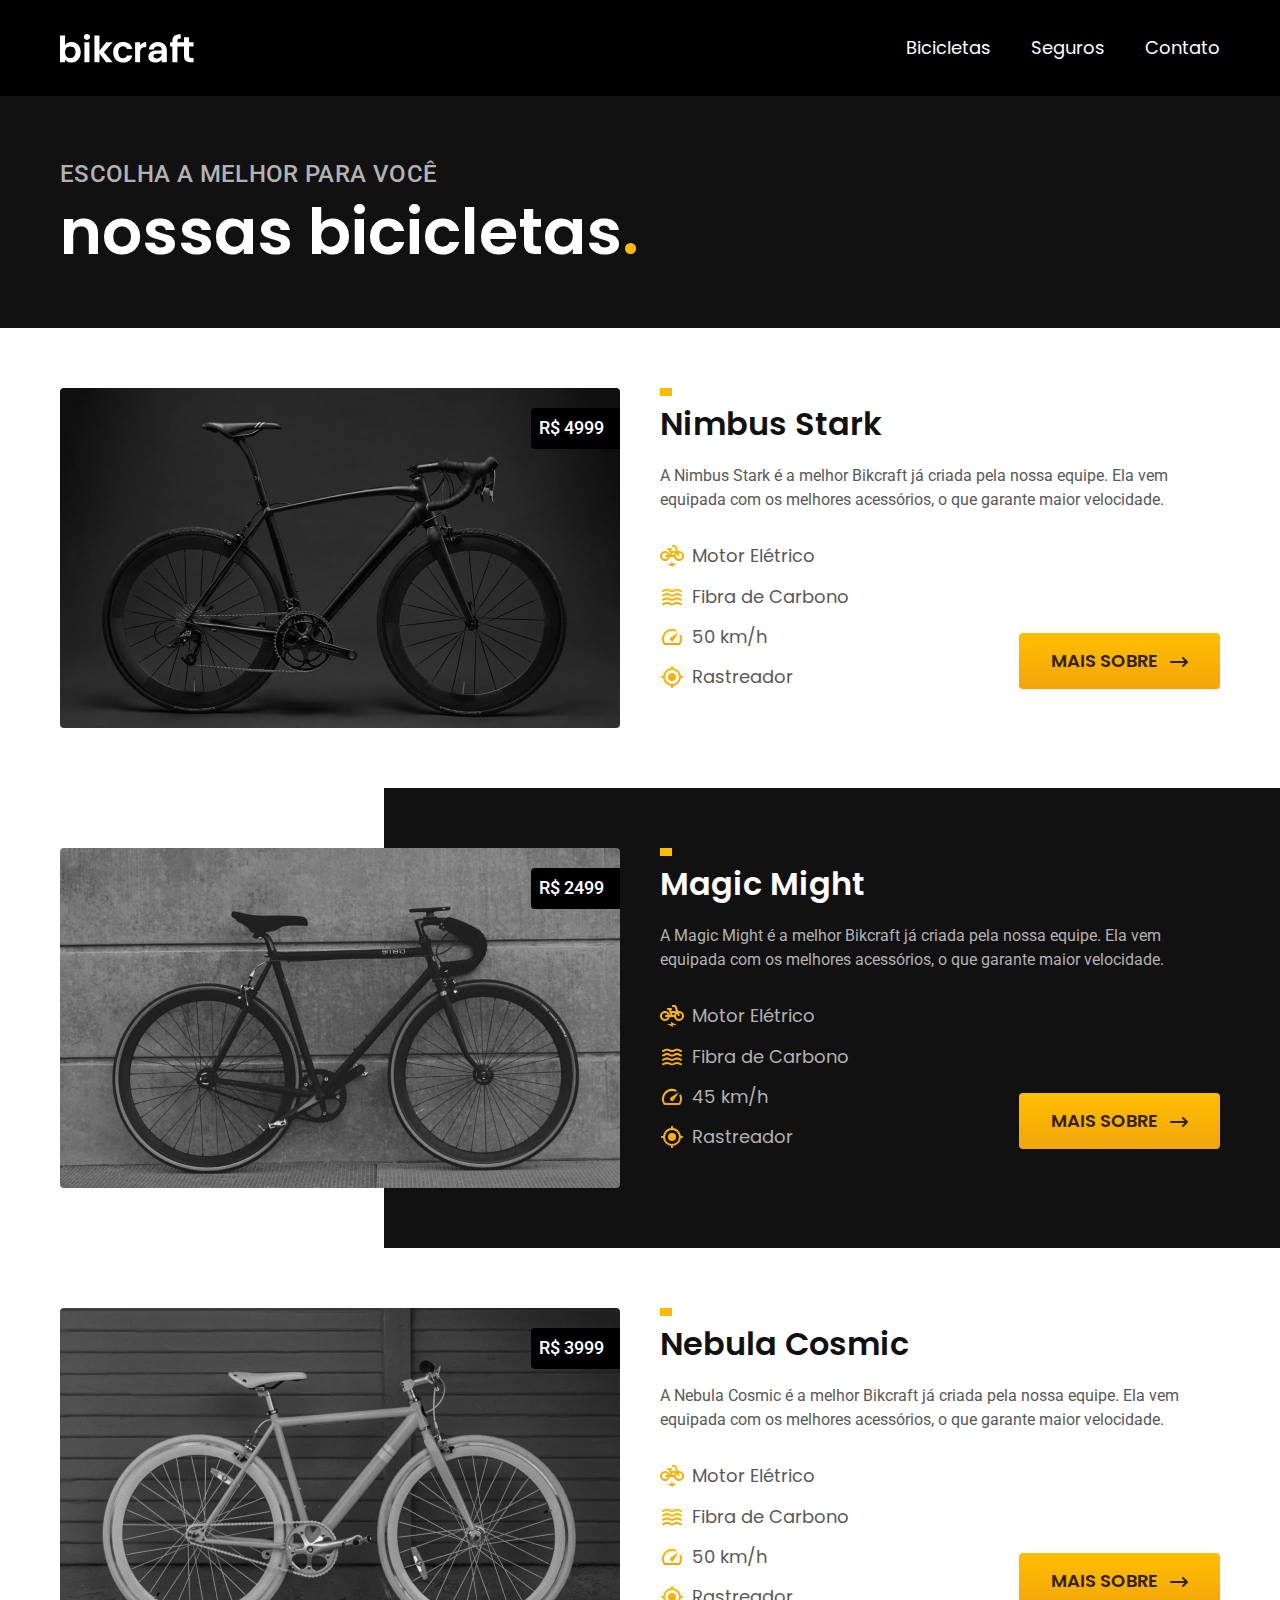
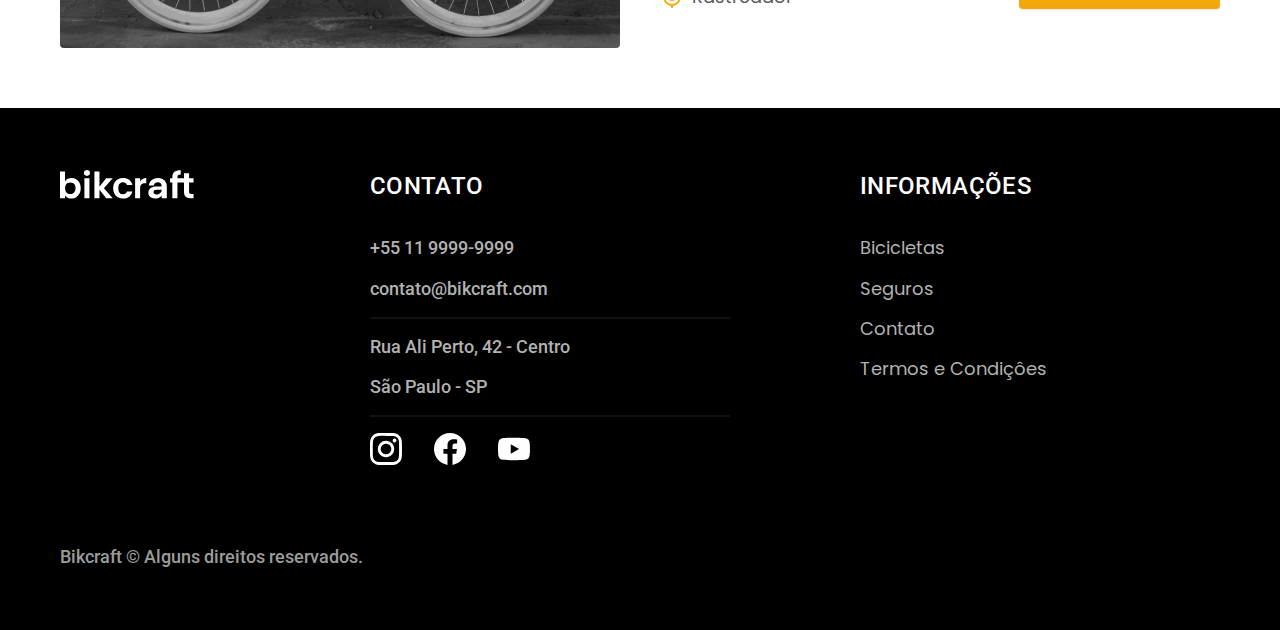
==== bicicletas.html @ b227d3fc "bicicletas" ====
<!DOCTYPE html>
<html lang="pt-br">

<head>
  <meta charset="UTF-8">
  <meta http-equiv="X-UA-Compatible" content="IE=edge">
  <meta name="viewport" content="width=device-width, initial-scale=1.0">

  <title>Bicicletas | Bikcraft</title>
  <meta name="description" content="Bicicletas Bikcraft.">

  <link rel="stylesheet" href="./css/styles.css">


  <link rel="preconnect" href="https://fonts.googleapis.com">
  <link rel="preconnect" href="https://fonts.gstatic.com" crossorigin>
  <link href="https://fonts.googleapis.com/css2?family=Merriweather:ital,wght@1,900&family=Poppins:wght@400;600&family=Roboto:wght@400;500&display=swap" rel="stylesheet">
</head>

<body id="bicicletas">
  <header class="header-bg">
    <div class="header container">
      <a href="./">
        <img src="./img/bikcraft.svg" alt="Bikcraft">
      </a>

      <nav aria-label="primaria">
        <ul class="header-menu font-1-m cor-0">
          <li><a href="./bicicletas.html">Bicicletas</a></li>
          <li><a href="./seguros.html">Seguros</a></li>
          <li><a href="./contato.html">Contato</a></li>
        </ul>
      </nav>
    </div>
  </header>

  <main>
    <div class="titulo-bg">
      <div class="titulo container">
        <p class="font-2-l-b cor-5">Escolha a melhor para você</p>
        <h1 class="font-1-xxl cor-0">nossas bicicletas<span class="cor-p1">.</span></h1>
      </div>
    </div>

    <div class="bicicletas-bg">
      <div class="bicicletas container">
        <div class="bicicletas-imagem">
          <img src="./img/bicicletas/nimbus.jpg" alt="Bicicleta preta">
          <span class="font-2-m cor-0">R$ 4999</span>
        </div>
        <div class="bicicletas-conteudo">
          <h2 class="font-1-xl">Nimbus Stark</h2>

          <p class="font-2-s cor-8">A Nimbus Stark é a melhor Bikcraft já criada pela nossa equipe. Ela vem equipada com os melhores acessórios, o que garante maior velocidade.</p>

          <ul class="font-1-m cor-8">
            <li>
              <img src="./img/icones/eletrica.svg" alt="">
              Motor Elétrico
            </li>
            <li>
              <img src="./img/icones/carbono.svg" alt="">
              Fibra de Carbono
            </li>
            <li>
              <img src="./img/icones/velocidade.svg" alt="">
              50 km/h
            </li>
            <li>
              <img src="./img/icones/rastreador.svg" alt="">
              Rastreador
            </li>
          </ul>
          <a class="botao seta" href="./bicicletas/nimbus.html">Mais Sobre</a>
        </div>


      </div>
    </div>

    <div class="bicicletas-bg">
      <div class="bicicletas container">
        <div class="bicicletas-imagem">
          <img src="./img/bicicletas/magic.jpg" alt="Bicicleta preta">
          <span class="font-2-m cor-0">R$ 2499</span>
        </div>
        <div class="bicicletas-conteudo">
          <h2 class="font-1-xl cor-0">Magic Might</h2>

          <p class="font-2-s cor-5">A Magic Might é a melhor Bikcraft já criada pela nossa equipe. Ela vem equipada com os melhores acessórios, o que garante maior velocidade.</p>

          <ul class="font-1-m cor-5">
            <li>
              <img src="./img/icones/eletrica.svg" alt="">
              Motor Elétrico
            </li>
            <li>
              <img src="./img/icones/carbono.svg" alt="">
              Fibra de Carbono
            </li>
            <li>
              <img src="./img/icones/velocidade.svg" alt="">
              45 km/h
            </li>
            <li>
              <img src="./img/icones/rastreador.svg" alt="">
              Rastreador
            </li>
          </ul>
          <a class="botao seta" href="./bicicletas/magic.html">Mais Sobre</a>
        </div>
      </div>
    </div>

    <div class="bicicletas-bg">
      <div class="bicicletas container">
        <div class="bicicletas-imagem">
          <img src="./img/bicicletas/nebula.jpg" alt="Bicicleta branca">
          <span class="font-2-m cor-0">R$ 3999</span>
        </div>
        <div class="bicicletas-conteudo">
          <h2 class="font-1-xl">Nebula Cosmic</h2>

          <p class="font-2-s cor-8">A Nebula Cosmic é a melhor Bikcraft já criada pela nossa equipe. Ela vem equipada com os melhores acessórios, o que garante maior velocidade.</p>

          <ul class="font-1-m cor-8">
            <li>
              <img src="./img/icones/eletrica.svg" alt="">
              Motor Elétrico
            </li>
            <li>
              <img src="./img/icones/carbono.svg" alt="">
              Fibra de Carbono
            </li>
            <li>
              <img src="./img/icones/velocidade.svg" alt="">
              50 km/h
            </li>
            <li>
              <img src="./img/icones/rastreador.svg" alt="">
              Rastreador
            </li>
          </ul>
          <a class="botao seta" href="./bicicletas/nebula.html">Mais Sobre</a>
        </div>
      </div>
    </div>
  </main>

  <footer class="footer-bg">
    <div class="footer container">
      <img src="./img/bikcraft.svg" alt="">
      <div class="footer-contato">
        <h3 class="font-2-l-b cor-0">Contato</h3>
        <ul class="font-2-m cor-5">
          <li><a href="tel:+551199999999">+55 11 9999-9999</a></li>
          <li><a href="mailto:contato@bikcraft.com">contato@bikcraft.com</a></li>
          <li>Rua Ali Perto, 42 - Centro</li>
          <li>São Paulo - SP</li>
        </ul>

        <div class="footer-redes">
          <a href="./">
            <img src="./img/redes/instagram.svg" alt="Instagram">
          </a>
          <a href="./">
            <img src="./img/redes/facebook.svg" alt="Facebook">
          </a>
          <a href="./">
            <img src="./img/redes/youtube.svg" alt="Youtube">
          </a>
        </div>
      </div>
      <div class="footer-informacoes">
        <h3 class="font-2-l-b cor-0">Informações</h3>
        <nav>
          <ul class="font-1-m cor-5">
            <li><a href="./bicicletas.html">Bicicletas</a></li>
            <li><a href="./seguros.html">Seguros</a></li>
            <li><a href="./contato.html">Contato</a></li>
            <li><a href="./termos.html">Termos e Condiçôes</a></li>
          </ul>
        </nav>
      </div>

      <p class="footer-copy font-2-m cor-6">Bikcraft © Alguns direitos reservados.</p>
    </div>
  </footer>
</body>

</html>
---- css/styles.css ----
@import "./global/global.css";
@import "./utilidades/tipografia.css";
@import "./utilidades/cores.css";

@import "./global/header.css";
@import "./global/footer.css";

/* Utilidades */
@import "./utilidades/componentes.css";

/* Home */
@import "./home/introducao.css";
@import "./home/tecnologia.css";
@import "./home/parceiros.css";
@import "./home/depoimento.css";

/* Bicicletas */
@import "./bicicletas/bicicletas-lista.css";
@import "./bicicletas/bicicletas.css";

/* Seguros */
@import "./seguros/seguros.css";

/* Termos */
@import "./termos/termos.css";
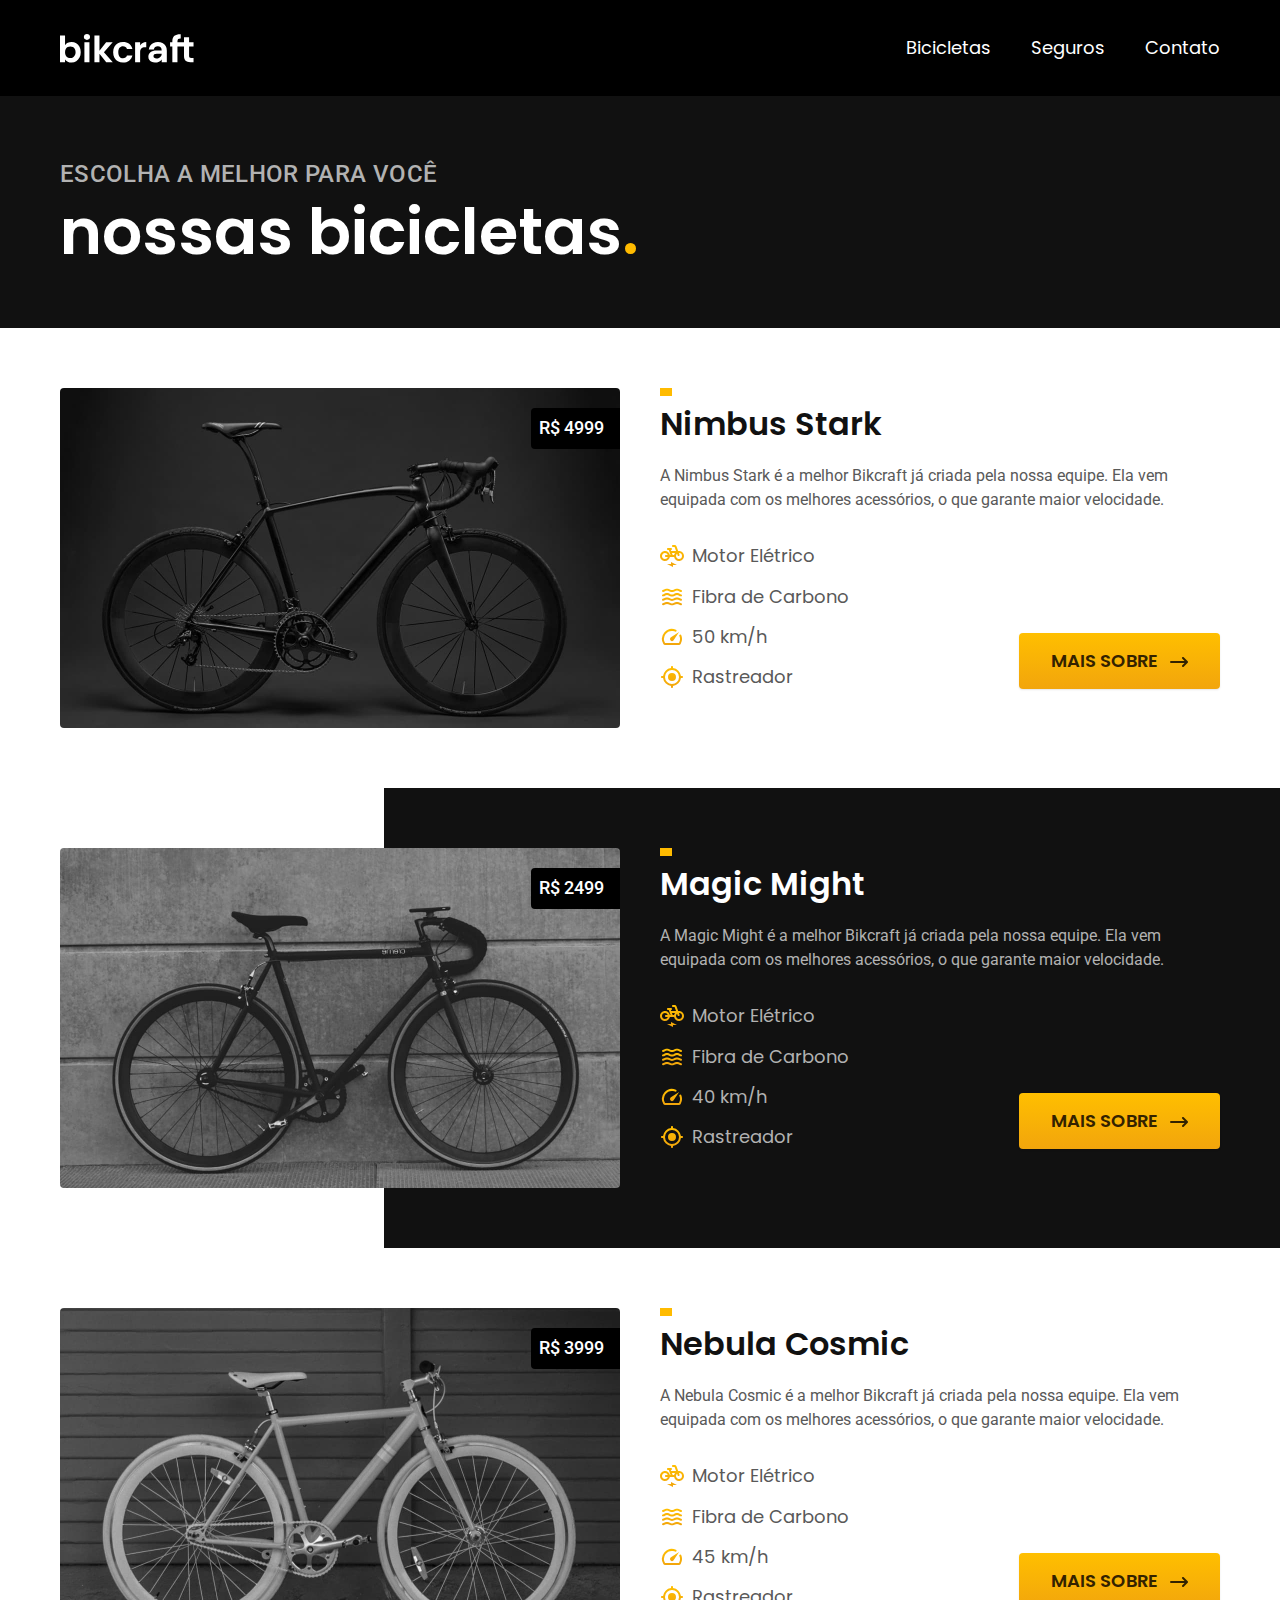
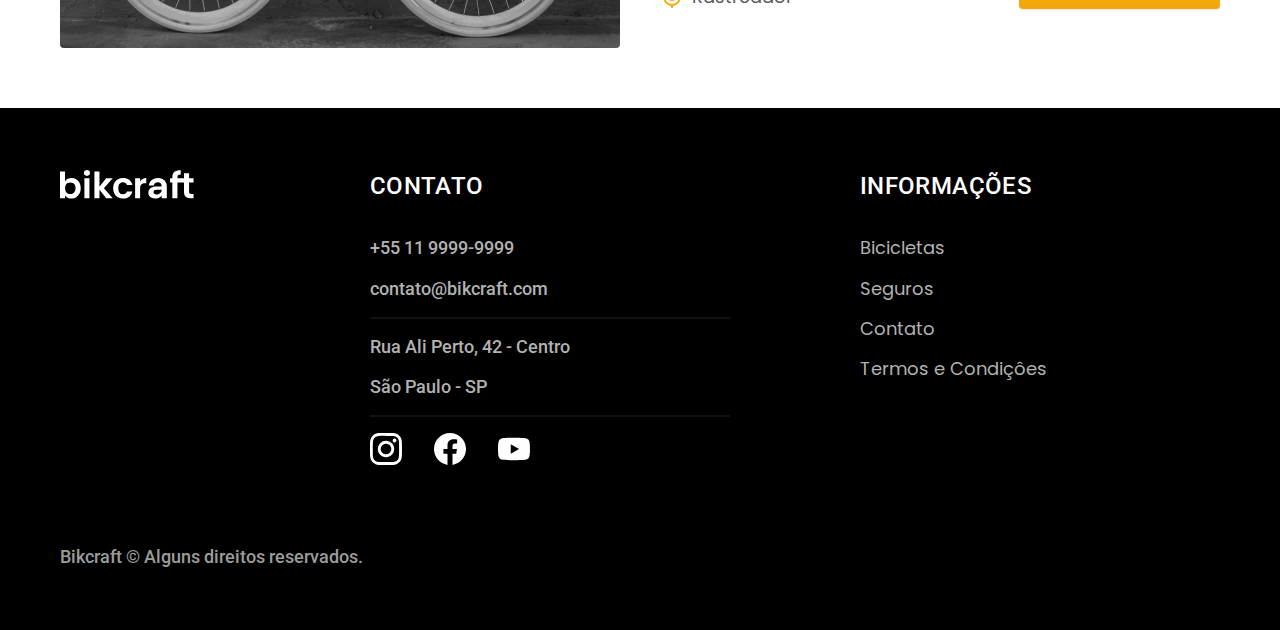
==== commit e76eb958: "pag-contato" ====
--- a/bicicletas.html
+++ b/bicicletas.html
@@ -100,7 +100,7 @@
             </li>
             <li>
               <img src="./img/icones/velocidade.svg" alt="">
-              45 km/h
+              40 km/h
             </li>
             <li>
               <img src="./img/icones/rastreador.svg" alt="">
@@ -134,7 +134,7 @@
             </li>
             <li>
               <img src="./img/icones/velocidade.svg" alt="">
-              50 km/h
+              45 km/h
             </li>
             <li>
               <img src="./img/icones/rastreador.svg" alt="">
--- a/css/styles.css
+++ b/css/styles.css
@@ -7,6 +7,7 @@
 
 /* Utilidades */
 @import "./utilidades/componentes.css";
+@import "./utilidades/formulario.css";
 
 /* Home */
 @import "./home/introducao.css";
@@ -18,8 +19,18 @@
 @import "./bicicletas/bicicletas-lista.css";
 @import "./bicicletas/bicicletas.css";
 
+/* Bicicleta */
+@import "./bicicleta/bicicleta.css";
+@import "./bicicleta/seguro.css";
+
 /* Seguros */
 @import "./seguros/seguros.css";
+@import "./seguros/vantagens.css";
+@import "./seguros/perguntas.css";
+
+/* Contato */
+@import "./contato.css/contato.css";
+@import "./contato.css/lojas.css";
 
 /* Termos */
 @import "./termos/termos.css";
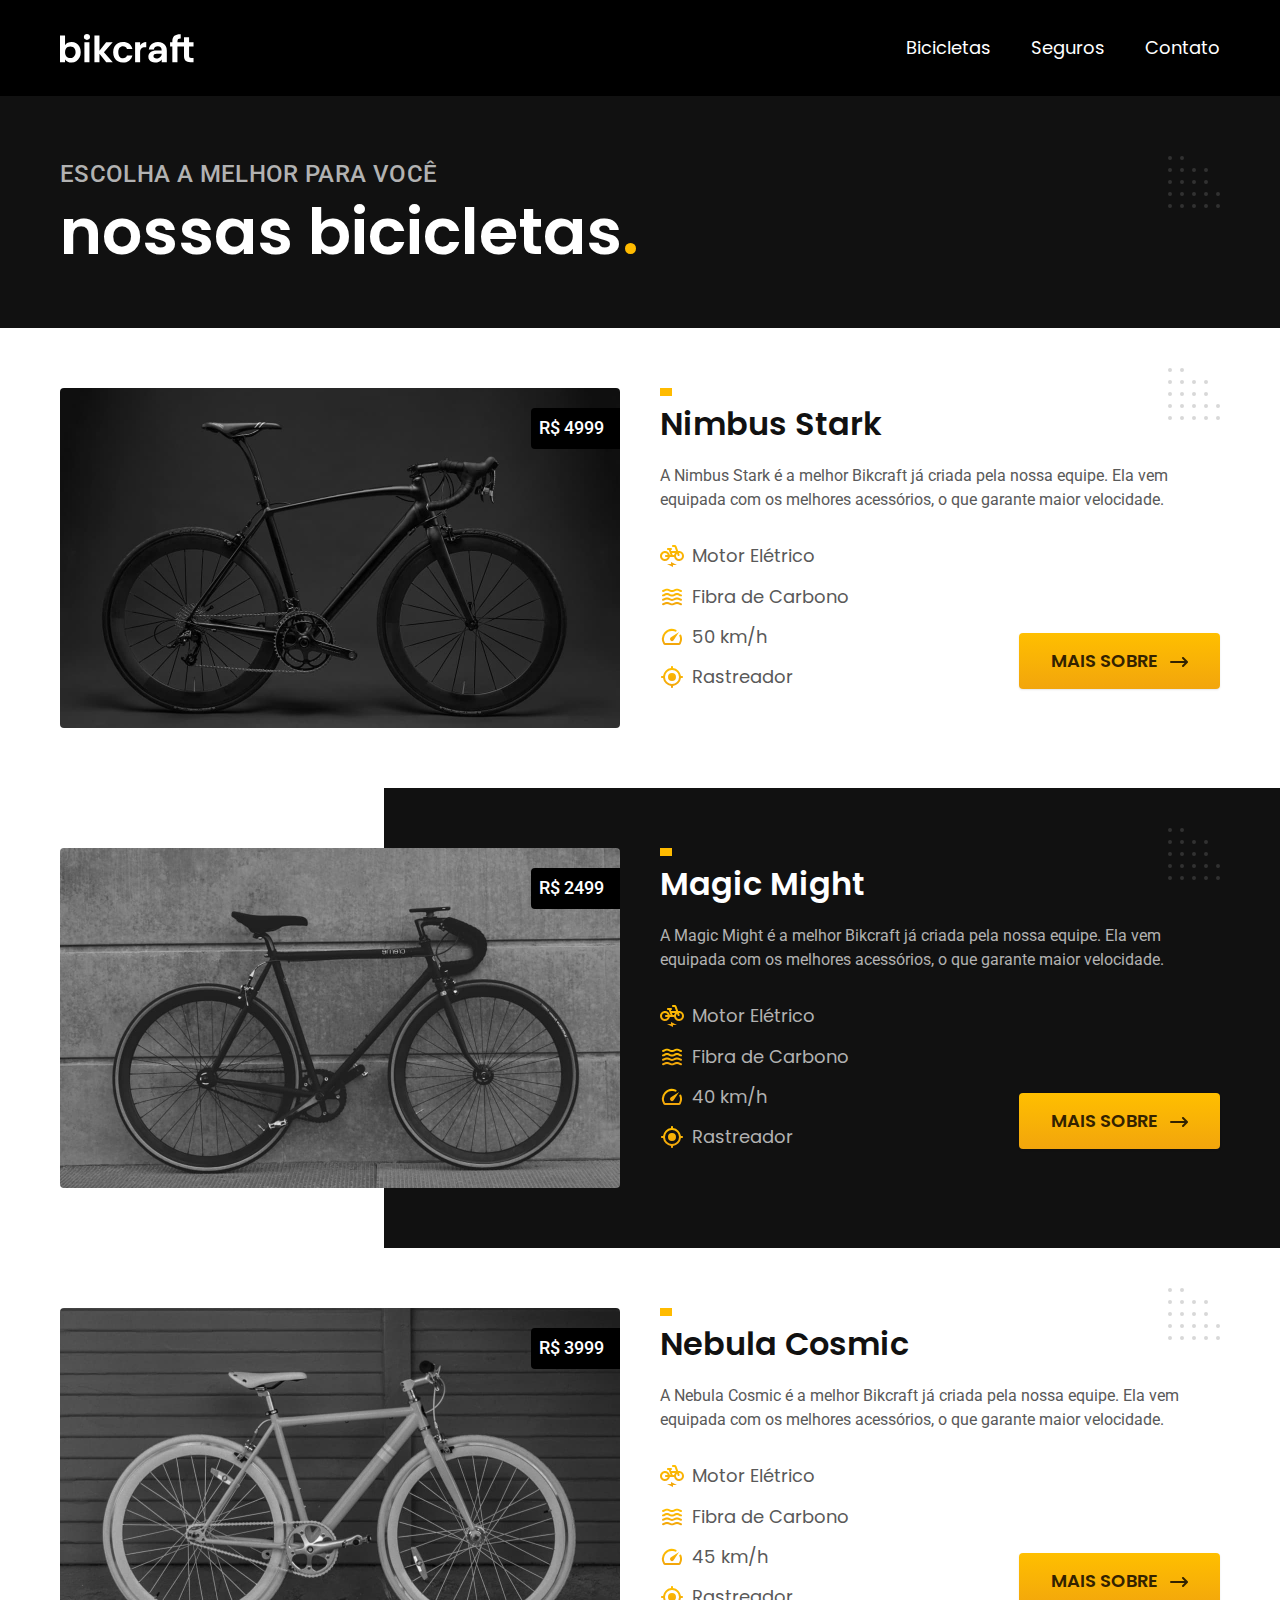
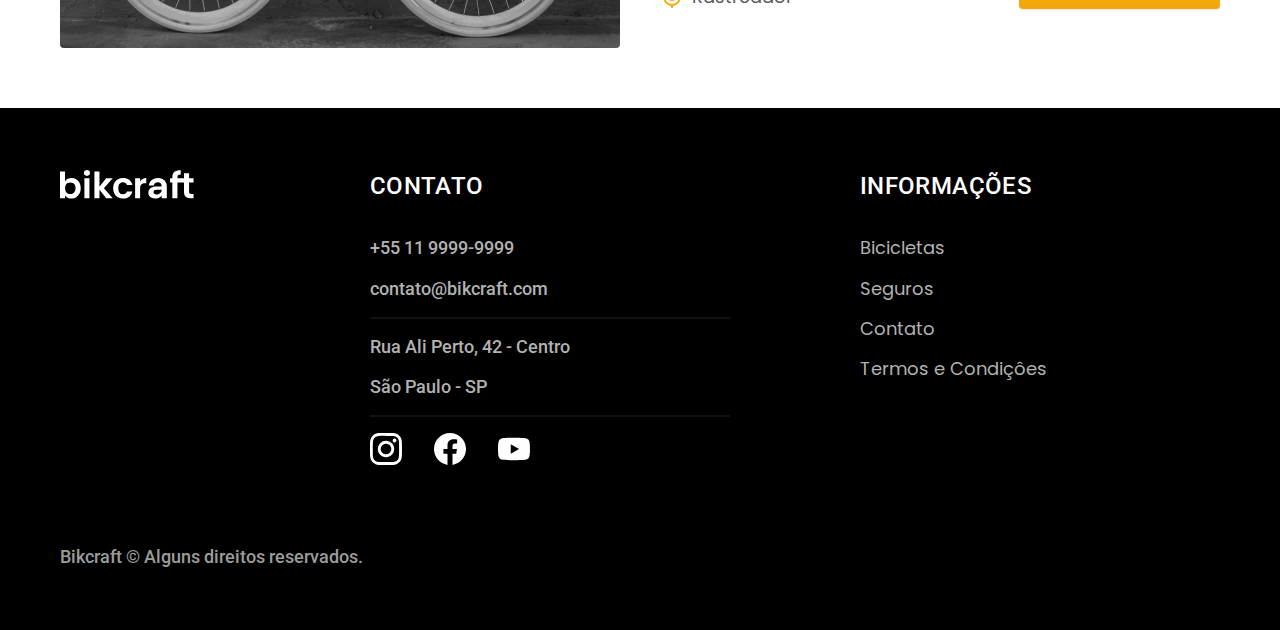
==== commit a205d972: "decoracao" ====
--- a/bicicletas.html
+++ b/bicicletas.html
@@ -9,6 +9,7 @@
   <title>Bicicletas | Bikcraft</title>
   <meta name="description" content="Bicicletas Bikcraft.">
 
+  <link rel="preload" href="./css/styles.css" as="style">
   <link rel="stylesheet" href="./css/styles.css">
 
 
@@ -21,7 +22,7 @@
   <header class="header-bg">
     <div class="header container">
       <a href="./">
-        <img src="./img/bikcraft.svg" alt="Bikcraft">
+        <img src="./img/bikcraft.svg" width="136" height="32" alt="Bikcraft">
       </a>
 
       <nav aria-label="primaria">
--- a/css/styles.css
+++ b/css/styles.css
@@ -32,5 +32,8 @@
 @import "./contato.css/contato.css";
 @import "./contato.css/lojas.css";
 
+/* Orçamento */
+@import "./orcamento/orcamento.css";
+
 /* Termos */
 @import "./termos/termos.css";
--- a/css/styles.css
+++ b/css/styles.css
@@ -32,5 +32,8 @@
 @import "./contato.css/contato.css";
 @import "./contato.css/lojas.css";
 
+/* Orçamento */
+@import "./orcamento/orcamento.css";
+
 /* Termos */
 @import "./termos/termos.css";
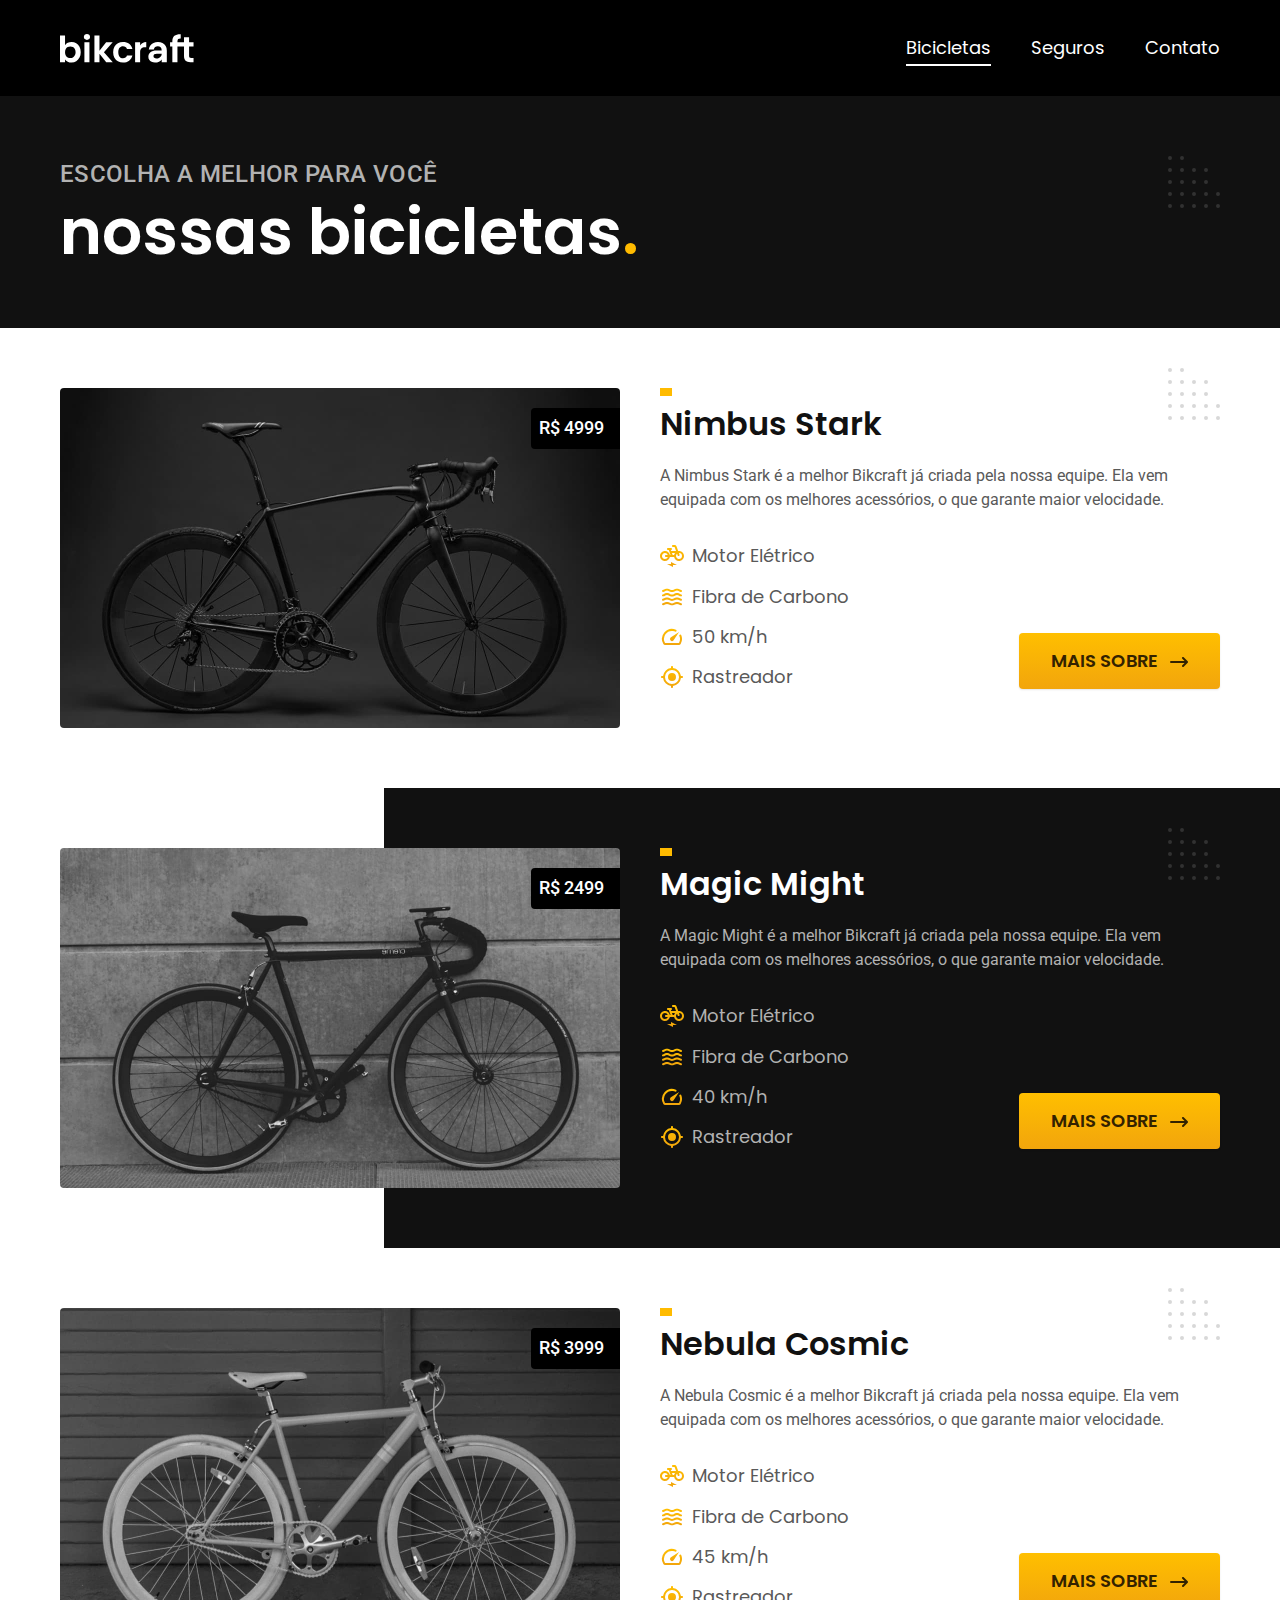
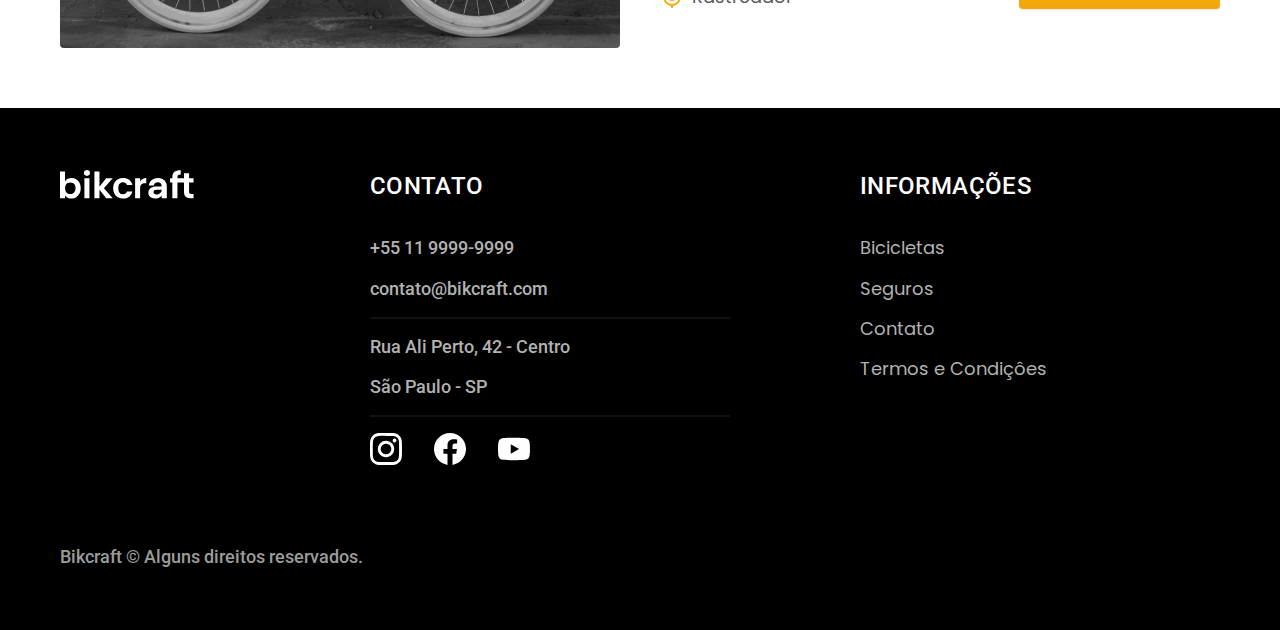
==== commit ecc49544: "menu-ativo" ====
--- a/bicicletas.html
+++ b/bicicletas.html
@@ -187,6 +187,7 @@
       <p class="footer-copy font-2-m cor-6">Bikcraft © Alguns direitos reservados.</p>
     </div>
   </footer>
+  <script src="./js/script.js"></script>
 </body>
 
 </html>